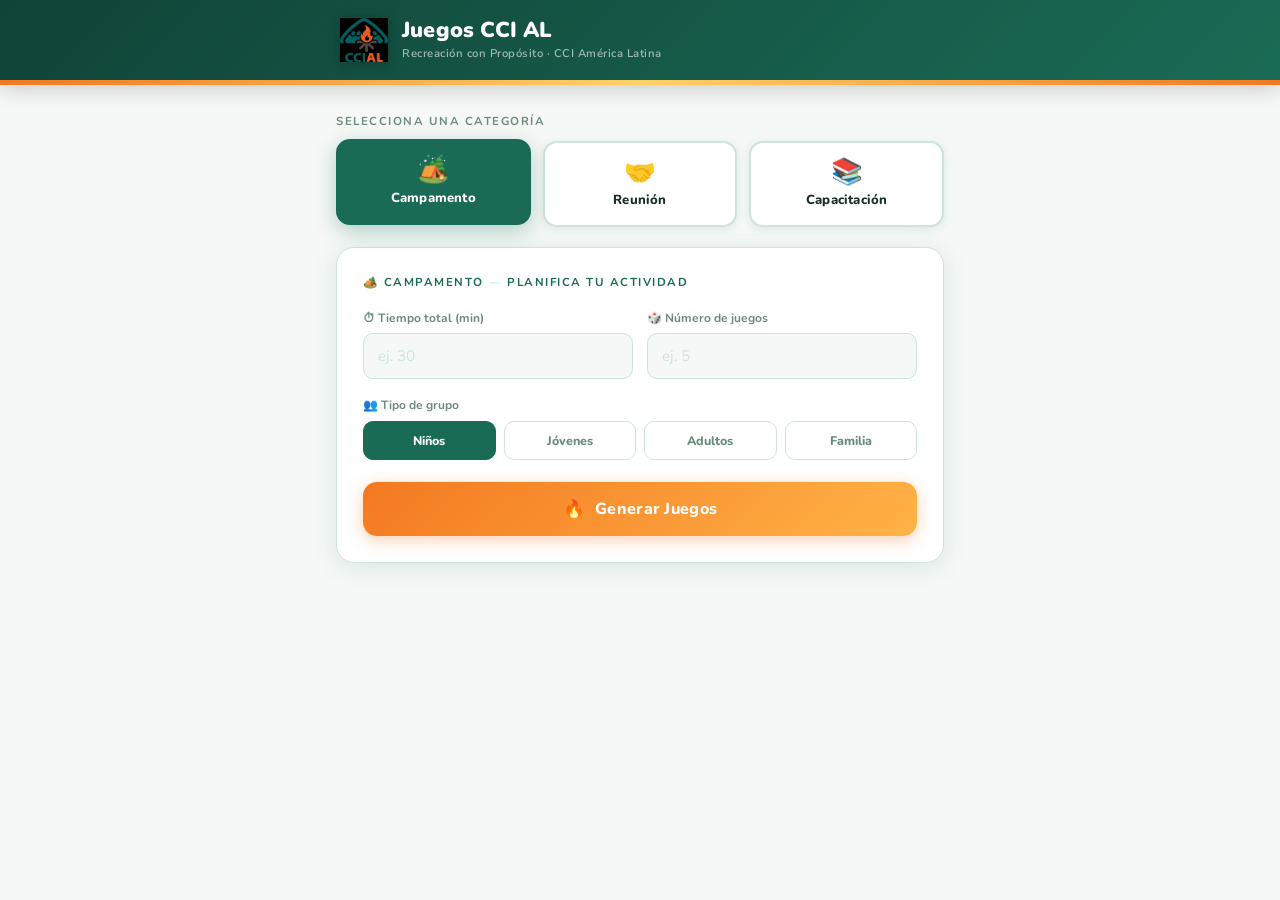
==== juegos-ccial/index.html @ 9f724ec4 "GameGenerator Prototipo de Game Generator para la EJCA, pero sin tomos." ====
<!DOCTYPE html>
<html lang="es">
<head>
  <meta charset="UTF-8" />
  <meta name="viewport" content="width=device-width, initial-scale=1.0" />
  <title>Juegos CCI AL — Recreación con Propósito</title>
  <link rel="stylesheet" href="styles.css" />
  <link rel="preconnect" href="https://fonts.googleapis.com">
  <link rel="preconnect" href="https://fonts.gstatic.com" crossorigin>
  <link href="https://fonts.googleapis.com/css2?family=Nunito:wght@400;600;700;800;900&family=Nunito+Sans:wght@400;600;700&display=swap" rel="stylesheet">
</head>
<body>

  <!-- HEADER -->
  <header class="app-header">
    <div class="header-inner">
      <div class="header-brand">
        <img src="logo-ccial.png" alt="CCI AL Logo" class="header-logo" />
        <div class="header-text">
          <span class="header-title">Juegos CCI AL</span>
          <span class="header-subtitle">Recreación con Propósito · CCI América Latina</span>
        </div>
      </div>
    </div>
    <div class="header-stripe"></div>
  </header>

  <!-- MAIN -->
  <main class="app-main">

    <!-- CATEGORÍAS -->
    <section class="section-label">Selecciona una categoría</section>
    <div class="categories-grid" id="categoriesGrid">
      <button class="cat-btn active" data-cat="campamento" data-desc="actividades al aire libre, naturaleza y convivencia">
        <span class="cat-emoji">🏕️</span>
        <span class="cat-name">Campamento</span>
      </button>
      <button class="cat-btn" data-cat="reunion" data-desc="dinámicas de integración para grupos en espacios cerrados">
        <span class="cat-emoji">🤝</span>
        <span class="cat-name">Reunión</span>
      </button>
      <button class="cat-btn" data-cat="capacitacion" data-desc="juegos de aprendizaje, reflexión y trabajo en equipo">
        <span class="cat-emoji">📚</span>
        <span class="cat-name">Capacitación</span>
      </button>
    </div>

    <!-- FORM CARD -->
    <div class="form-card">
      <div class="form-card-title">
        <span id="formCatEmoji">🏕️</span>
        <span id="formCatLabel">Campamento</span>
        <span class="form-card-title-sep">—</span>
        Planifica tu actividad
      </div>

      <div class="inputs-row">
        <div class="input-group">
          <label for="inputTiempo">⏱ Tiempo total (min)</label>
          <input type="number" id="inputTiempo" min="1" placeholder="ej. 30" />
        </div>
        <div class="input-group">
          <label for="inputCantidad">🎲 Número de juegos</label>
          <input type="number" id="inputCantidad" min="1" max="20" placeholder="ej. 5" />
        </div>
      </div>

      <div class="tipo-section">
        <label class="tipo-label">👥 Tipo de grupo</label>
        <div class="tipo-grid" id="tipoGrid">
          <button class="tipo-btn active" data-tipo="niños">Niños</button>
          <button class="tipo-btn" data-tipo="jóvenes">Jóvenes</button>
          <button class="tipo-btn" data-tipo="adultos">Adultos</button>
          <button class="tipo-btn" data-tipo="familia">Familia</button>
        </div>
      </div>

      <button class="generate-btn" id="generateBtn">
        <span class="btn-icon">🔥</span>
        <span class="btn-text">Generar Juegos</span>
      </button>
    </div>

    <!-- ERROR -->
    <div class="error-box hidden" id="errorBox">
      ⚠️ Ocurrió un error generando los juegos. Intenta de nuevo.
    </div>

    <!-- RESULTADOS -->
    <div class="results-section hidden" id="resultsSection">
      <div class="results-header">
        <span class="results-count" id="resultsCount"></span>
        <span class="results-time" id="resultsTime"></span>
      </div>
      <div id="gamesList"></div>
      <div class="results-footer">
        🏕️ MAYORDOMÍA · RECREACIÓN CON PROPÓSITO · COMUNIDAD · FE
      </div>
    </div>

  </main>

  <script src="app.js"></script>
</body>
</html>
---- juegos-ccial/styles.css ----
/* =========================================
   JUEGOS CCI AL — styles.css
   Identidad: Manual de Identidad CCI América Latina
   ========================================= */

:root {
  --green:       #1A6B55;
  --green-dark:  #104438;
  --green-light: #e8f5f0;
  --orange:      #F47920;
  --orange-light:#fff4ec;
  --white:       #ffffff;
  --off-white:   #F5F8F6;
  --text:        #1a2e25;
  --muted:       #6b8c7d;
  --border:      #cce4da;
  --shadow-green: rgba(26, 107, 85, 0.12);
  --shadow-orange: rgba(244, 121, 32, 0.35);
  --radius-sm:   10px;
  --radius-md:   14px;
  --radius-lg:   18px;
  --font-main:   'Nunito', sans-serif;
  --font-body:   'Nunito Sans', sans-serif;
}

*, *::before, *::after {
  box-sizing: border-box;
  margin: 0;
  padding: 0;
}

body {
  font-family: var(--font-body);
  background: var(--off-white);
  color: var(--text);
  min-height: 100vh;
  -webkit-font-smoothing: antialiased;
}

/* ---- HEADER ---- */
.app-header {
  background: linear-gradient(135deg, var(--green-dark), var(--green));
  position: sticky;
  top: 0;
  z-index: 100;
  box-shadow: 0 4px 20px rgba(0,0,0,0.18);
}

.header-inner {
  max-width: 640px;
  margin: 0 auto;
  padding: 16px 20px;
}

.header-brand {
  display: flex;
  align-items: center;
  gap: 14px;
}

.header-logo {
  width: 48px;
  height: 48px;
  object-fit: contain;
  flex-shrink: 0;
  filter: drop-shadow(0 2px 6px rgba(0,0,0,0.25));
}

.header-text {
  display: flex;
  flex-direction: column;
}

.header-title {
  font-family: var(--font-main);
  font-weight: 900;
  font-size: 1.35rem;
  color: var(--white);
  letter-spacing: 0.2px;
  line-height: 1.1;
}

.header-subtitle {
  font-size: 0.7rem;
  color: rgba(255,255,255,0.6);
  font-weight: 600;
  letter-spacing: 0.5px;
  margin-top: 3px;
}

.header-stripe {
  height: 5px;
  background: linear-gradient(90deg, var(--orange), #FFD166, var(--orange));
}

/* ---- MAIN ---- */
.app-main {
  max-width: 640px;
  margin: 0 auto;
  padding: 28px 16px 60px;
}

/* ---- SECTION LABEL ---- */
.section-label {
  font-family: var(--font-main);
  font-size: 0.72rem;
  font-weight: 700;
  color: var(--muted);
  letter-spacing: 1.5px;
  text-transform: uppercase;
  margin-bottom: 12px;
}

/* ---- CATEGORÍAS ---- */
.categories-grid {
  display: grid;
  grid-template-columns: repeat(3, 1fr);
  gap: 12px;
  margin-bottom: 20px;
}

.cat-btn {
  display: flex;
  flex-direction: column;
  align-items: center;
  padding: 16px 8px;
  border-radius: var(--radius-md);
  border: 2px solid var(--border);
  background: var(--white);
  color: var(--text);
  cursor: pointer;
  transition: all 0.22s ease;
  font-family: var(--font-main);
  box-shadow: 0 2px 8px var(--shadow-green);
}

.cat-btn:hover {
  border-color: var(--green);
  transform: translateY(-2px);
  box-shadow: 0 6px 18px var(--shadow-green);
}

.cat-btn.active {
  border-color: var(--green);
  background: var(--green);
  color: var(--white);
  box-shadow: 0 6px 20px rgba(26,107,85,0.3);
  transform: translateY(-2px);
}

.cat-emoji {
  font-size: 1.6rem;
  margin-bottom: 6px;
  line-height: 1;
}

.cat-name {
  font-size: 0.82rem;
  font-weight: 800;
  letter-spacing: 0.2px;
}

/* ---- FORM CARD ---- */
.form-card {
  background: var(--white);
  border-radius: var(--radius-lg);
  padding: 26px;
  border: 1.5px solid var(--border);
  box-shadow: 0 4px 24px var(--shadow-green);
  margin-bottom: 24px;
}

.form-card-title {
  font-family: var(--font-main);
  font-size: 0.72rem;
  font-weight: 700;
  color: var(--green);
  letter-spacing: 1.5px;
  text-transform: uppercase;
  margin-bottom: 20px;
  display: flex;
  align-items: center;
  gap: 5px;
  flex-wrap: wrap;
}

.form-card-title-sep {
  color: var(--border);
}

/* Inputs */
.inputs-row {
  display: grid;
  grid-template-columns: 1fr 1fr;
  gap: 14px;
  margin-bottom: 18px;
}

.input-group {
  display: flex;
  flex-direction: column;
  gap: 7px;
}

.input-group label {
  font-size: 0.75rem;
  font-weight: 700;
  color: var(--muted);
  font-family: var(--font-main);
}

.input-group input {
  background: var(--off-white);
  border: 1.5px solid var(--border);
  border-radius: var(--radius-sm);
  padding: 12px 14px;
  font-size: 0.95rem;
  color: var(--text);
  font-family: var(--font-body);
  outline: none;
  transition: border-color 0.2s;
  width: 100%;
}

.input-group input:focus {
  border-color: var(--green);
  box-shadow: 0 0 0 3px rgba(26,107,85,0.08);
}

.input-group input::placeholder {
  color: var(--border);
}

/* Tipo de grupo */
.tipo-section {
  margin-bottom: 22px;
}

.tipo-label {
  display: block;
  font-size: 0.75rem;
  font-weight: 700;
  color: var(--muted);
  margin-bottom: 8px;
  font-family: var(--font-main);
}

.tipo-grid {
  display: grid;
  grid-template-columns: repeat(4, 1fr);
  gap: 8px;
}

.tipo-btn {
  padding: 10px 4px;
  border-radius: var(--radius-sm);
  border: 1.5px solid var(--border);
  background: var(--white);
  color: var(--muted);
  font-size: 0.78rem;
  font-weight: 800;
  font-family: var(--font-main);
  cursor: pointer;
  transition: all 0.2s;
  text-transform: capitalize;
}

.tipo-btn:hover {
  border-color: var(--green);
  color: var(--green);
}

.tipo-btn.active {
  background: var(--green);
  border-color: var(--green);
  color: var(--white);
}

/* Generate button */
.generate-btn {
  width: 100%;
  padding: 15px;
  border-radius: var(--radius-md);
  border: none;
  background: linear-gradient(135deg, var(--orange), #ffb347);
  color: var(--white);
  font-size: 1rem;
  font-weight: 800;
  font-family: var(--font-main);
  cursor: pointer;
  transition: all 0.22s ease;
  box-shadow: 0 4px 16px var(--shadow-orange);
  display: flex;
  align-items: center;
  justify-content: center;
  gap: 10px;
  letter-spacing: 0.3px;
}

.generate-btn:hover {
  transform: translateY(-2px);
  box-shadow: 0 8px 24px var(--shadow-orange);
}

.generate-btn:active {
  transform: translateY(0);
}

.generate-btn:disabled {
  background: var(--border);
  color: var(--muted);
  box-shadow: none;
  cursor: not-allowed;
  transform: none;
}

.generate-btn.loading .btn-icon {
  display: none;
}

.btn-icon {
  font-size: 1.1rem;
}

/* ---- ERROR ---- */
.error-box {
  background: #fff0f0;
  border: 1px solid #f5c5c5;
  border-radius: var(--radius-md);
  padding: 14px 18px;
  color: #c0392b;
  font-size: 0.88rem;
  margin-bottom: 16px;
}

/* ---- RESULTADOS ---- */
.results-header {
  display: flex;
  justify-content: space-between;
  align-items: center;
  margin-bottom: 16px;
}

.results-count {
  font-family: var(--font-main);
  font-weight: 800;
  font-size: 0.9rem;
  color: var(--text);
}

.results-time {
  background: linear-gradient(135deg, var(--orange), #ffb347);
  color: var(--white);
  padding: 5px 14px;
  border-radius: 20px;
  font-size: 0.75rem;
  font-weight: 800;
  font-family: var(--font-main);
}

.results-footer {
  margin-top: 20px;
  padding: 14px;
  background: var(--green-light);
  border-radius: var(--radius-md);
  border: 1px solid var(--border);
  font-size: 0.68rem;
  color: var(--muted);
  text-align: center;
  letter-spacing: 1px;
  font-weight: 700;
  font-family: var(--font-main);
}

/* ---- GAME CARD ---- */
.game-card {
  background: var(--white);
  border: 1.5px solid var(--border);
  border-radius: var(--radius-md);
  margin-bottom: 12px;
  overflow: hidden;
  box-shadow: 0 2px 10px var(--shadow-green);
  animation: slideIn 0.4s ease both;
}

@keyframes slideIn {
  from { opacity: 0; transform: translateY(16px); }
  to   { opacity: 1; transform: translateY(0); }
}

.game-card-header {
  display: flex;
  align-items: center;
  gap: 14px;
  padding: 15px 20px;
  cursor: pointer;
  user-select: none;
  transition: background 0.2s;
}

.game-card-header:hover {
  background: var(--green-light);
}

.game-card.open .game-card-header {
  background: var(--green-light);
}

.game-number {
  min-width: 38px;
  height: 38px;
  border-radius: 50%;
  background: linear-gradient(135deg, var(--green), var(--green-dark));
  display: flex;
  align-items: center;
  justify-content: center;
  font-family: var(--font-main);
  font-weight: 900;
  font-size: 0.9rem;
  color: var(--white);
  flex-shrink: 0;
}

.game-info {
  flex: 1;
}

.game-name {
  font-family: var(--font-main);
  font-weight: 800;
  font-size: 0.95rem;
  color: var(--text);
  line-height: 1.2;
}

.game-duration {
  font-size: 0.75rem;
  color: var(--orange);
  margin-top: 3px;
  font-weight: 700;
  font-family: var(--font-main);
}

.game-toggle {
  width: 28px;
  height: 28px;
  border-radius: 50%;
  background: var(--green-light);
  display: flex;
  align-items: center;
  justify-content: center;
  color: var(--green);
  font-size: 0.85rem;
  transition: all 0.25s;
  flex-shrink: 0;
}

.game-card.open .game-toggle {
  background: var(--green);
  color: var(--white);
  transform: rotate(180deg);
}

.game-card-body {
  padding: 0 20px 18px;
  border-top: 1px solid var(--border);
  display: none;
}

.game-card.open .game-card-body {
  display: block;
  animation: fadeIn 0.2s ease;
}

@keyframes fadeIn {
  from { opacity: 0; }
  to   { opacity: 1; }
}

.game-explanation {
  color: #555;
  font-size: 0.88rem;
  line-height: 1.75;
  margin-top: 14px;
  margin-bottom: 14px;
}

.materials-title {
  font-size: 0.68rem;
  font-weight: 800;
  letter-spacing: 1.5px;
  color: var(--green);
  margin-bottom: 8px;
  text-transform: uppercase;
  font-family: var(--font-main);
}

.materials-list {
  display: flex;
  flex-wrap: wrap;
  gap: 7px;
}

.material-tag {
  background: var(--green-light);
  color: var(--green-dark);
  border-radius: 20px;
  padding: 4px 12px;
  font-size: 0.75rem;
  font-weight: 700;
  border: 1px solid var(--border);
  font-family: var(--font-main);
}

/* ---- UTILITIES ---- */
.hidden {
  display: none !important;
}

/* ---- RESPONSIVE ---- */
@media (max-width: 480px) {
  .inputs-row {
    grid-template-columns: 1fr;
  }

  .tipo-grid {
    grid-template-columns: repeat(2, 1fr);
  }

  .header-title {
    font-size: 1.15rem;
  }

  .app-main {
    padding: 20px 12px 60px;
  }

  .form-card {
    padding: 20px 18px;
  }
}
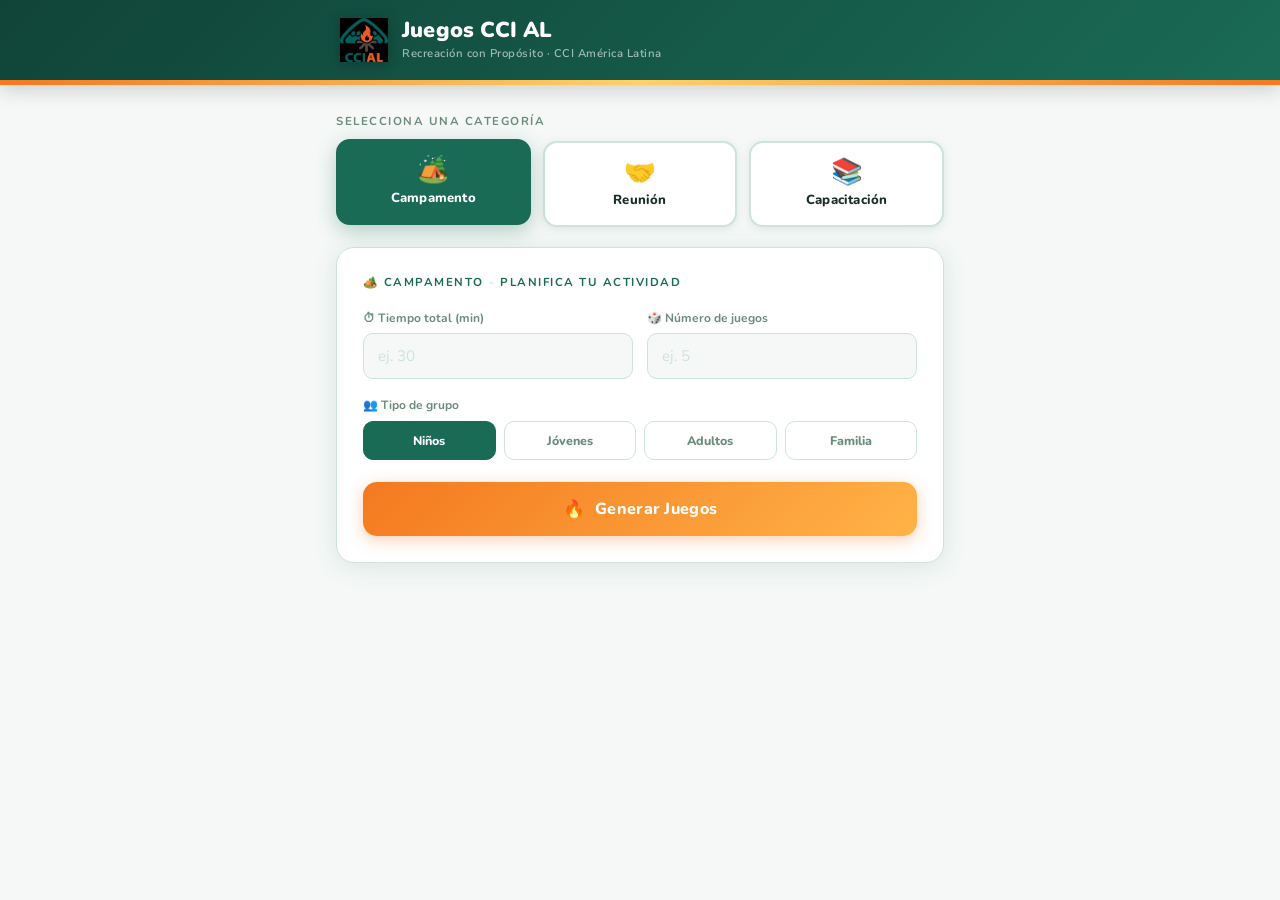
==== commit dfa9fcbc: "update_20250506" ====
--- a/juegos-ccial/index.html
+++ b/juegos-ccial/index.html
@@ -3,19 +3,20 @@
 <head>
   <meta charset="UTF-8" />
   <meta name="viewport" content="width=device-width, initial-scale=1.0" />
-  <title>Juegos CCI AL — Recreación con Propósito</title>
-  <link rel="stylesheet" href="styles.css" />
+  <meta name="description" content="Generador de juegos grupales para actividades de campamento, reunión y capacitación de CCI América Latina." />
+  <title>Juegos CCI AL - Recreación con Propósito</title>
+  <link rel="icon" href="/juegos-ccial/logo-ccial.png" type="image/png" />
+  <link rel="stylesheet" href="/juegos-ccial/styles.css" />
   <link rel="preconnect" href="https://fonts.googleapis.com">
   <link rel="preconnect" href="https://fonts.gstatic.com" crossorigin>
   <link href="https://fonts.googleapis.com/css2?family=Nunito:wght@400;600;700;800;900&family=Nunito+Sans:wght@400;600;700&display=swap" rel="stylesheet">
 </head>
 <body>
 
-  <!-- HEADER -->
   <header class="app-header">
     <div class="header-inner">
       <div class="header-brand">
-        <img src="logo-ccial.png" alt="CCI AL Logo" class="header-logo" />
+        <img src="/juegos-ccial/logo-ccial.png" alt="CCI AL Logo" class="header-logo" />
         <div class="header-text">
           <span class="header-title">Juegos CCI AL</span>
           <span class="header-subtitle">Recreación con Propósito · CCI América Latina</span>
@@ -25,68 +26,60 @@
     <div class="header-stripe"></div>
   </header>
 
-  <!-- MAIN -->
   <main class="app-main">
-
-    <!-- CATEGORÍAS -->
     <section class="section-label">Selecciona una categoría</section>
     <div class="categories-grid" id="categoriesGrid">
-      <button class="cat-btn active" data-cat="campamento" data-desc="actividades al aire libre, naturaleza y convivencia">
+      <button class="cat-btn active" type="button" data-cat="campamento" data-desc="actividades al aire libre, naturaleza y convivencia">
         <span class="cat-emoji">🏕️</span>
         <span class="cat-name">Campamento</span>
       </button>
-      <button class="cat-btn" data-cat="reunion" data-desc="dinámicas de integración para grupos en espacios cerrados">
+      <button class="cat-btn" type="button" data-cat="reunion" data-desc="dinámicas de integración para grupos en espacios cerrados">
         <span class="cat-emoji">🤝</span>
         <span class="cat-name">Reunión</span>
       </button>
-      <button class="cat-btn" data-cat="capacitacion" data-desc="juegos de aprendizaje, reflexión y trabajo en equipo">
+      <button class="cat-btn" type="button" data-cat="capacitacion" data-desc="juegos de aprendizaje, reflexión y trabajo en equipo">
         <span class="cat-emoji">📚</span>
         <span class="cat-name">Capacitación</span>
       </button>
     </div>
 
-    <!-- FORM CARD -->
-    <div class="form-card">
+    <form class="form-card" id="gameForm">
       <div class="form-card-title">
         <span id="formCatEmoji">🏕️</span>
         <span id="formCatLabel">Campamento</span>
-        <span class="form-card-title-sep">—</span>
+        <span class="form-card-title-sep">-</span>
         Planifica tu actividad
       </div>
 
       <div class="inputs-row">
         <div class="input-group">
           <label for="inputTiempo">⏱ Tiempo total (min)</label>
-          <input type="number" id="inputTiempo" min="1" placeholder="ej. 30" />
+          <input type="number" id="inputTiempo" min="1" max="240" placeholder="ej. 30" inputmode="numeric" required />
         </div>
         <div class="input-group">
           <label for="inputCantidad">🎲 Número de juegos</label>
-          <input type="number" id="inputCantidad" min="1" max="20" placeholder="ej. 5" />
+          <input type="number" id="inputCantidad" min="1" max="20" placeholder="ej. 5" inputmode="numeric" required />
         </div>
       </div>
 
       <div class="tipo-section">
         <label class="tipo-label">👥 Tipo de grupo</label>
         <div class="tipo-grid" id="tipoGrid">
-          <button class="tipo-btn active" data-tipo="niños">Niños</button>
-          <button class="tipo-btn" data-tipo="jóvenes">Jóvenes</button>
-          <button class="tipo-btn" data-tipo="adultos">Adultos</button>
-          <button class="tipo-btn" data-tipo="familia">Familia</button>
+          <button class="tipo-btn active" type="button" data-tipo="niños">Niños</button>
+          <button class="tipo-btn" type="button" data-tipo="jóvenes">Jóvenes</button>
+          <button class="tipo-btn" type="button" data-tipo="adultos">Adultos</button>
+          <button class="tipo-btn" type="button" data-tipo="familia">Familia</button>
         </div>
       </div>
 
-      <button class="generate-btn" id="generateBtn">
+      <button class="generate-btn" id="generateBtn" type="submit">
         <span class="btn-icon">🔥</span>
         <span class="btn-text">Generar Juegos</span>
       </button>
-    </div>
+    </form>
 
-    <!-- ERROR -->
-    <div class="error-box hidden" id="errorBox">
-      ⚠️ Ocurrió un error generando los juegos. Intenta de nuevo.
-    </div>
+    <div class="error-box hidden" id="errorBox" role="alert"></div>
 
-    <!-- RESULTADOS -->
     <div class="results-section hidden" id="resultsSection">
       <div class="results-header">
         <span class="results-count" id="resultsCount"></span>
@@ -97,9 +90,8 @@
         🏕️ MAYORDOMÍA · RECREACIÓN CON PROPÓSITO · COMUNIDAD · FE
       </div>
     </div>
-
   </main>
 
-  <script src="app.js"></script>
+  <script src="/juegos-ccial/app.js"></script>
 </body>
 </html>
